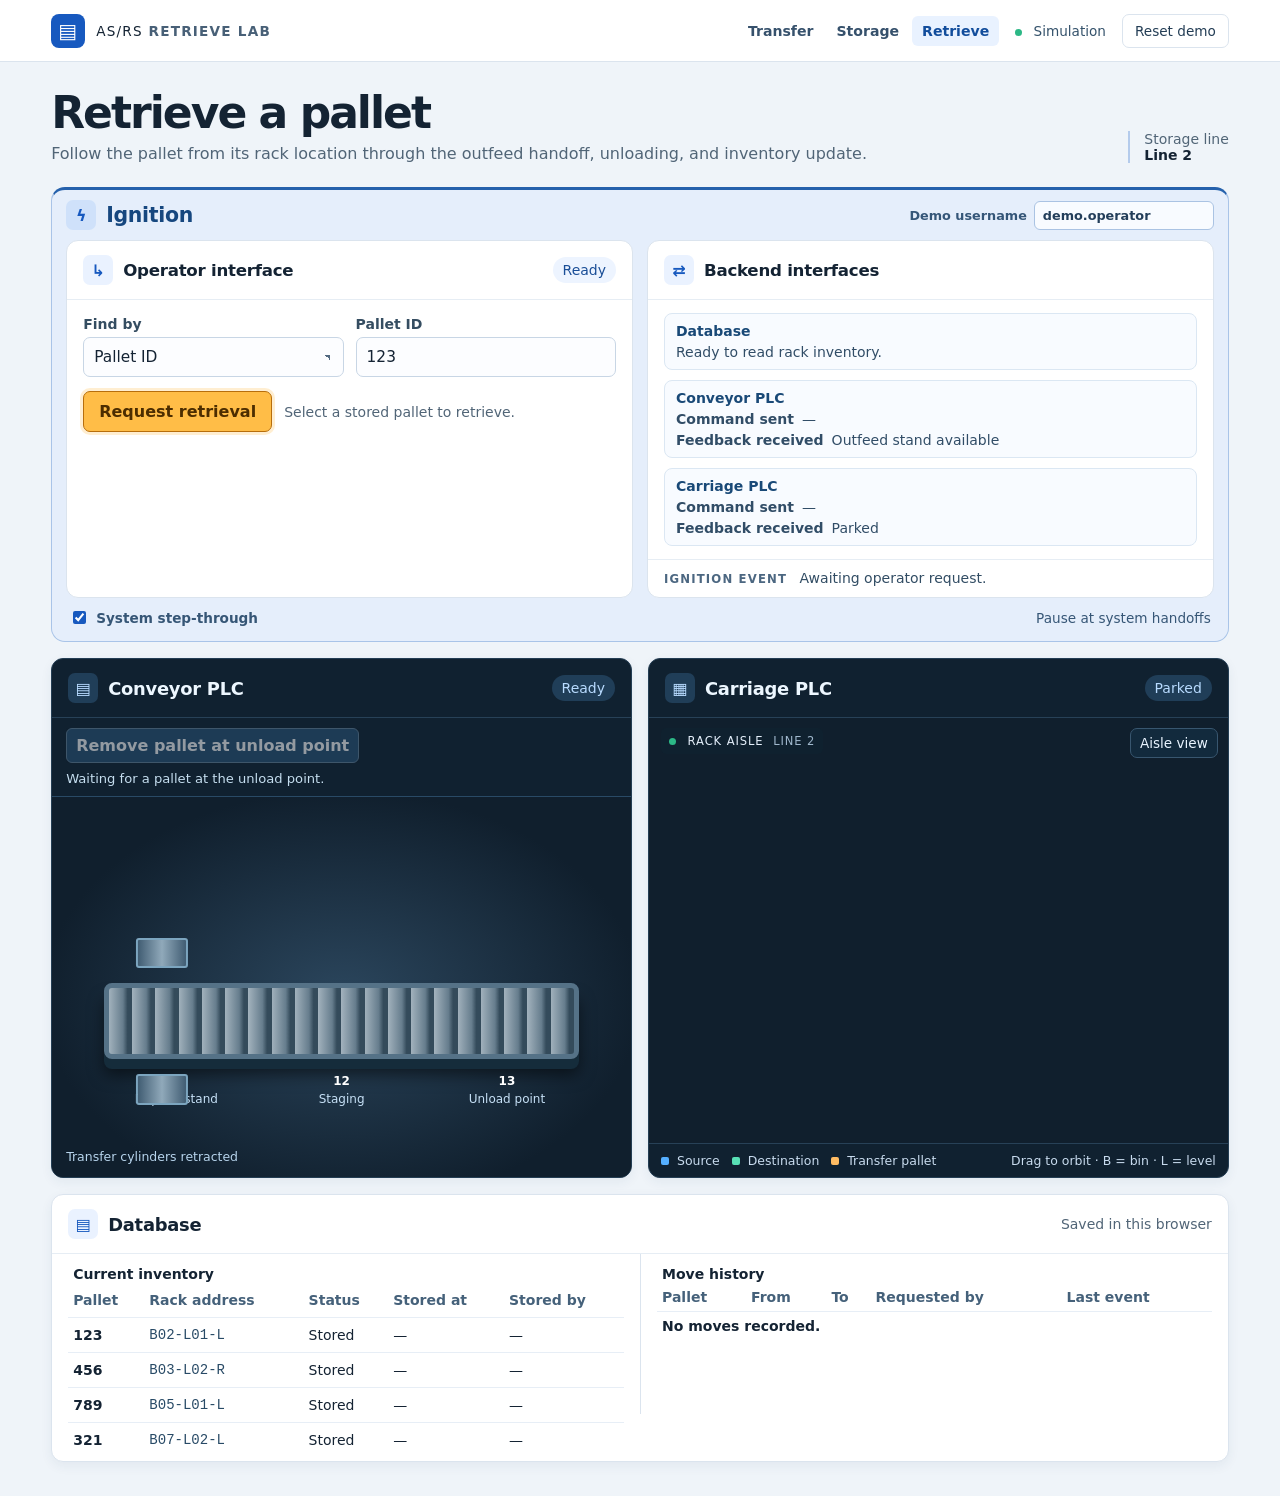
==== retrieve.html @ 37f13372 "Publish ASRS storage, retrieval, and transfer simulator" ====
<!doctype html>
<html lang="en"><head><meta charset="utf-8"><meta name="viewport" content="width=device-width, initial-scale=1"><meta name="description" content="Interactive pallet retrieval demonstration"><title>AS/RS Retrieve Simulator</title><link rel="stylesheet" href="style.css"><script type="module" src="retrieve.js"></script></head>
<body>
<header class="mast"><div class="brand"><span class="mark" aria-hidden="true">▤</span><span>AS/RS <strong>RETRIEVE LAB</strong></span></div><nav class="page-tabs" aria-label="Simulation"><a href="./">Transfer</a><a href="storage.html">Storage</a><a href="retrieve.html" aria-current="page">Retrieve</a></nav><span class="mode"><i></i> Simulation</span><button id="reset-retrieve" class="subtle">Reset demo</button></header>
<main>
<div class="intro"><div><h1>Retrieve a pallet</h1><p>Follow the pallet from its rack location through the outfeed handoff, unloading, and inventory update.</p></div><div class="line"><span>Storage line</span><strong>Line 2</strong></div></div>
<section class="ignition-boundary" aria-labelledby="ignition-title">
<div class="boundary-heading"><span class="glyph">ϟ</span><h2 id="ignition-title">Ignition</h2><label class="demo-user">Demo username<input id="demo-username" value="demo.operator" maxlength="48" autocomplete="username"></label></div>
<div class="ignition-grid">
<section class="panel operator"><header><span class="glyph">↳</span><h3>Operator interface</h3><span id="operator-status" class="badge">Ready</span></header>
<form id="retrieve-request" class="storage-form">
<div class="row"><label>Find by<select id="retrieve-by"><option value="id">Pallet ID</option><option value="slot">Rack location</option></select></label><label><span id="retrieve-label">Pallet ID</span><input id="retrieve-source" value="123" maxlength="20" required autocomplete="off" list="retrieve-options"><datalist id="retrieve-options"></datalist></label></div>
<div class="operator-actions"><button id="request-retrieve" class="primary">Request retrieval</button><span id="form-message" aria-live="polite">Select a stored pallet to retrieve.</span></div>
</form></section>
<section class="panel backend"><header><span class="glyph">⇄</span><h3>Backend interfaces</h3></header>
<div class="connections">
<div class="interface"><h4>Database</h4><p id="db-exchange" aria-live="polite">Ready to read rack inventory.</p><button class="next-action" id="step-inventory" type="button" data-system-step hidden>Update inventory</button></div>
<div class="interface"><h4>Conveyor PLC</h4><dl><div><dt>Command sent</dt><dd id="conveyor-command">—</dd></div><div><dt>Feedback received</dt><dd id="conveyor-feedback" aria-live="polite">Outfeed stand available</dd></div></dl><button class="next-action" id="step-conveyor" type="button" data-system-step hidden>Release outfeed</button></div>
<div class="interface"><h4>Carriage PLC</h4><dl><div><dt>Command sent</dt><dd id="plc-command">—</dd></div><div><dt>Feedback received</dt><dd id="plc-feedback" aria-live="polite">Parked</dd></div></dl><button class="next-action" id="step-carriage" type="button" data-system-step hidden>Send carriage command</button></div>
</div><div id="event" class="event" aria-live="polite"><span>IGNITION EVENT</span> Awaiting operator request.</div></section>
</div><div class="system-steps"><label><input id="step-demo" type="checkbox" checked> System step-through</label><span>Pause at system handoffs</span></div></section>
<div class="dashboard equipment storage-equipment retrieval-equipment">
<section class="panel conveyor"><header><span class="glyph">▤</span><h2>Conveyor PLC</h2><span id="conveyor-state" class="badge">Ready</span></header>
<div class="equipment-action"><button id="unload-pallet" type="button" disabled>Remove pallet at unload point</button><p id="unload-message" aria-live="polite">Waiting for a pallet at the unload point.</p></div>
<div id="conveyor-stage" class="conveyor-stage" role="img" aria-label="Outfeed deposit stand, staging conveyor, and unload point with transfer cylinders">
<div class="belt"></div><div class="belt-pallet" id="belt-pallet"></div><div class="cylinder top"></div><div class="cylinder bottom"></div>
<div class="belt-zones"><span><b>11</b>Deposit stand</span><span><b>12</b>Staging</span><span><b>13</b>Unload point</span></div><span id="cylinder-note" class="cylinder-note">Transfer cylinders retracted</span></div></section>
<section class="panel carriage"><header><span class="glyph">▦</span><h2>Carriage PLC</h2><span id="carriage-state" class="badge">Parked</span></header>
<div id="scene"><canvas id="rack" tabindex="0" aria-label="Interactive 3D rack aisle. Drag or use the arrow keys to orbit the carriage."></canvas><div class="viewport-label"><i></i> RACK AISLE <span>LINE 2</span></div><div class="view-controls"><button id="view" type="button">Aisle view</button></div></div>
<div class="scene-foot"><span><i class="legend source"></i> Source</span><span><i class="legend destination"></i> Destination</span><span><i class="legend load"></i> Transfer pallet</span><span class="orbit-tip">Drag to orbit · B = bin · L = level</span></div></section>
<section class="panel inventory"><header><span class="glyph">▤</span><h2>Database</h2><span class="minor">Saved in this browser</span><button type="button" class="subtle" id="print-receipt" hidden>Print retrieval report</button></header>
<div class="inventory-inner"><div class="records"><table><caption>Current inventory</caption><thead><tr><th>Pallet</th><th>Rack address</th><th>Status</th><th>Stored at</th><th>Stored by</th></tr></thead><tbody id="records"></tbody></table></div>
<div class="records move-history"><table><caption>Move history</caption><thead><tr><th>Pallet</th><th>From</th><th>To</th><th>Requested by</th><th>Last event</th></tr></thead><tbody id="history"></tbody></table></div></div></section>
</div>
</main><article id="retrieval-report" hidden></article></body></html>
---- style.css ----
:root{color-scheme:light;--ink:#142333;--muted:#516577;--line:#dbe4ee;--blue:#1759bf;--bg:#eff4f9;--paper:#fff;--soft:#eaf2ff;font-family:Inter,system-ui,sans-serif;color:var(--ink);background:var(--bg)}*{box-sizing:border-box}body{margin:0}button,input,select{font:inherit}button{cursor:pointer}button:disabled{cursor:wait;opacity:.55}button:focus-visible,input:focus-visible,select:focus-visible,canvas:focus-visible{outline:3px solid #4d97fd;outline-offset:2px}.mast{height:62px;display:flex;align-items:center;gap:16px;padding:0 clamp(18px,4vw,56px);background:#fff;border-bottom:1px solid var(--line)}.brand{margin-right:auto;display:flex;align-items:center;gap:11px;font-size:.85rem;letter-spacing:.09em}.brand strong{color:#486077;font-weight:650}.mark{width:34px;height:34px;display:grid;place-items:center;border-radius:8px;color:white;background:#1759bf;font-size:1.25rem}.mode{font-size:.85rem;color:#34526b;white-space:nowrap}.mode i,.viewport-label i{display:inline-block;width:7px;height:7px;border-radius:100%;background:#2cb886;margin-right:7px}.subtle,.view-controls button{border:1px solid var(--line);border-radius:7px;background:white;color:#233d55;padding:8px 12px;font-size:.85rem}main{max-width:1500px;margin:auto;padding:28px clamp(18px,4vw,56px) 34px}.intro{display:flex;justify-content:space-between;align-items:end;gap:16px;margin-bottom:24px}h1{font-size:clamp(1.7rem,3.7vw,2.75rem);letter-spacing:-.045em;line-height:1.05;margin:0 0 8px}.intro p{margin:0;color:var(--muted)}.line{border-left:2px solid #b4cbec;padding-left:14px;white-space:nowrap}.line span,.line strong{display:block;font-size:.875rem}.line span{color:var(--muted)}.dashboard{display:grid;grid-template-columns:repeat(2,minmax(0,1fr));gap:16px}.panel{border:1px solid var(--line);border-radius:12px;background:var(--paper);overflow:hidden;box-shadow:0 4px 12px #183b6610;min-width:0}.panel>header{display:flex;align-items:center;gap:10px;border-bottom:1px solid #e6edf4;padding:13px 16px;min-height:59px}.panel h2{font-size:1.12rem;margin:0;font-weight:740;letter-spacing:-.015em}.glyph{color:var(--blue);background:var(--soft);width:30px;height:30px;display:grid;place-items:center;border-radius:7px;font-weight:800}.badge,.minor{margin-left:auto;font-size:.875rem;color:var(--muted)}.badge{background:#edf4ff;color:#1a4e97;border-radius:20px;padding:5px 10px;white-space:nowrap}.badge.done{background:#e5f7ee;color:#0d6a47}form{display:grid;gap:14px;padding:16px}.row{display:grid;grid-template-columns:1fr 1fr;gap:12px}.row label{min-width:0;display:grid;gap:5px;color:#354d61;font-size:.875rem;font-weight:650}.row select,.row input{width:100%;min-width:0;height:40px;border:1px solid #c8d6e5;border-radius:7px;background:#fcfdff;color:var(--ink);padding:0 10px;font-size:.96rem;font-weight:500}.row select{appearance:none;background:#fcfdff linear-gradient(45deg,transparent 50%,#526980 50%) right 13px center/5px 5px no-repeat}.row input:disabled{background:#edf2f8}.operator-actions{display:flex;gap:12px;align-items:center}.primary{border:0;border-radius:7px;background:#1759bf;color:white;padding:10px 15px;font-weight:720;white-space:nowrap}.primary:hover:enabled{background:#0f489e}#form-message{font-size:.875rem;color:var(--muted)}#form-message.error{color:#9a2b28}.steps{list-style:none;margin:0;padding:9px 16px;display:grid;gap:3px}.steps li{display:flex;align-items:center;gap:9px;min-height:24px;font-size:.9rem;color:var(--muted)}.steps li span{font-size:.78rem;width:18px;height:18px;display:grid;place-items:center;border-radius:50%;background:#edf2f7;color:#5a7086}.steps .active{font-weight:750;color:#164b98}.steps .active span{color:#fff;background:#1759bf}.steps .done span{color:#087553;background:#e1f6eb}.event,.transaction{border-top:1px solid #e6edf4;color:#324d64;padding:9px 16px;font-size:.875rem;line-height:1.35}.event span,.transaction span{font-weight:750;font-size:.73rem;letter-spacing:.1em;color:#4c6781;margin-right:8px}.inventory-inner{min-height:270px;display:flex;flex-direction:column}.records{flex:1;padding:4px 16px;overflow:auto}table{width:100%;border-collapse:collapse;text-align:left;font-size:.875rem}th,td{padding:9px 5px;border-bottom:1px solid #e7eef6}th{color:#45617a;font-weight:720}td:first-child{font-weight:750}td:nth-child(2){font-family:ui-monospace,monospace;color:#284a66}tr.focus td{background:#eff5ff}tr:last-child td{border-bottom:0}.transaction{padding-bottom:13px}.transaction p{margin:4px 0 0}.carriage{background:#102130;color:#edf7ff;border-color:#243e54}.carriage>header{border-color:#274157}.carriage .glyph,.carriage .badge{background:#203e58;color:#b8dbff}#scene{height:235px;position:relative;background:#101f2d}canvas{display:block;width:100%;height:100%;touch-action:none;cursor:grab}canvas:active{cursor:grabbing}.viewport-label,.view-controls{position:absolute;top:10px}.viewport-label{left:12px;pointer-events:none;color:#e5f0fb;font-size:.72rem;letter-spacing:.08em;background:#102130d9;border-radius:5px;padding:6px 8px}.viewport-label span{color:#a0b8cd;margin-left:5px}.view-controls{right:10px}.view-controls button{background:#122a3d;color:#e9f4ff;border-color:#38566f;padding:6px 9px}.scene-foot{display:flex;align-items:center;gap:12px;flex-wrap:wrap;padding:9px 12px;color:#c8dbee;font-size:.78rem;border-top:1px solid #274157}.legend{display:inline-block;width:8px;height:8px;margin-right:4px;border-radius:2px}.legend.source{background:#55afff}.legend.destination{background:#58e0b5}.legend.load{background:#ffbc63}.orbit-tip{margin-left:auto}@media(max-width:780px){.dashboard{grid-template-columns:1fr}.intro{align-items:start}.inventory-inner{min-height:220px}#scene{height:300px}}@media(max-width:400px){.intro .line,.mode,.orbit-tip{display:none}.row{gap:8px}.operator-actions{align-items:start;flex-direction:column}.mast{gap:8px}}
.row select{background:#fcfdff linear-gradient(45deg,transparent 50%,#526980 50%) right 15px center/5px 5px no-repeat,linear-gradient(135deg,#526980 50%,transparent 50%) right 10px center/5px 5px no-repeat;padding-right:25px}
.source-control{display:grid;align-content:start;gap:5px;min-width:0}.source-control>label,.mode-field,.address-fields label{font-weight:650;color:#354d61;font-size:.875rem}.picker{position:relative;min-width:0}.picker input[role=combobox]{padding-right:34px}.picker button{position:absolute;right:3px;top:3px;bottom:3px;border:0;border-radius:5px;background:#edf4ff;color:#1a4e97;width:29px;font-weight:750}.picker ul{position:absolute;z-index:5;top:100%;left:0;right:0;max-height:160px;overflow:auto;margin:4px 0 0;padding:4px;list-style:none;border:1px solid #c8d6e5;border-radius:7px;background:white;box-shadow:0 4px 10px #183b6626}.picker li{padding:5px 7px;border-radius:4px;font-size:.875rem;color:var(--ink);display:flex;align-items:center;justify-content:space-between;gap:5px;cursor:pointer}.picker li[aria-selected=true],.picker li:hover{background:var(--soft)}.picker li span{font-family:ui-monospace,monospace;color:#526980;font-size:.78rem}.panel.operator{overflow:visible}.panel.operator>header{border-radius:12px 12px 0 0}.mode-field,.address-fields label{display:grid;gap:5px}.mode-field select,.address-fields select{width:100%;min-width:0;height:38px;border:1px solid #c8d6e5;border-radius:7px;color:var(--ink);padding:0 25px 0 10px;font-size:.95rem;font-weight:500;appearance:none;background:#fcfdff linear-gradient(45deg,transparent 50%,#526980 50%) right 15px center/5px 5px no-repeat,linear-gradient(135deg,#526980 50%,transparent 50%) right 10px center/5px 5px no-repeat}.address-fields{display:grid;grid-template-columns:repeat(3,minmax(0,1fr));gap:10px}.address-fields select:disabled{background:#edf2f8;color:#516577}.records caption{text-align:left;font-weight:750;padding:8px 5px 1px}.move-history{border-top:1px solid #e6edf4;max-height:160px}.move-history th,.move-history td{padding:6px 5px}.move-history td:nth-child(3){font-family:ui-monospace,monospace;color:#284a66}.move-history time{display:block;color:var(--muted);font-size:.74rem;margin-top:2px}.move-history .empty{font-family:inherit;font-weight:400;color:var(--muted)}.carriage{display:flex;flex-direction:column}#scene{flex:1;min-height:265px}.scene-foot{flex-shrink:0}.scene-foot .orbit-tip{white-space:normal}
.ignition-boundary{border:1px solid #a9c4e8;border-top:3px solid #2561ac;border-radius:14px;background:#e5eefb;padding:0 14px 14px;margin-bottom:16px}.boundary-heading{display:flex;align-items:center;gap:10px;padding:10px 0;color:#16477f}.boundary-heading h2{margin:0;font-size:1.28rem;letter-spacing:-.015em}.boundary-heading .glyph{background:#cfe1fa}.ignition-grid{display:grid;grid-template-columns:repeat(2,minmax(0,1fr));gap:14px}.panel h3{font-size:1.04rem;margin:0;letter-spacing:-.015em}.ignition-grid .panel{box-shadow:none}.backend{display:flex;flex-direction:column}.connections{display:grid;gap:10px;padding:13px 16px;flex:1}.interface{border:1px solid #dbe7f3;background:#f8fbff;border-radius:8px;padding:9px 11px}.interface h4{font-size:.875rem;color:#194977;margin:0 0 5px}.interface p,.interface dl{margin:0;font-size:.875rem;color:#314d67}.interface dl{display:grid;gap:5px}.interface dl div{display:grid;grid-template-columns:minmax(105px,auto) 1fr;gap:8px}.interface dt{font-weight:650}.interface dd{margin:0;overflow-wrap:anywhere}.playback{display:flex;gap:10px;align-items:center;justify-content:space-between;padding:8px 12px;min-height:39px;border-bottom:1px solid #274157;font-size:.875rem;color:#daf0ff}.playback label{display:flex;align-items:center;gap:7px}.playback input{accent-color:#72b8ff}.playback button{background:#244665;color:#f1f8ff;border:1px solid #456682;border-radius:6px;padding:4px 8px;font-size:.82rem}@media(max-width:780px){.ignition-grid{grid-template-columns:1fr}.ignition-boundary{padding:0 9px 9px}}
.page-tabs{display:flex;gap:3px}.page-tabs a{padding:7px 10px;border-radius:6px;color:#36516c;text-decoration:none;font-size:.88rem;font-weight:650}.page-tabs a[aria-current=page]{background:#e9f2ff;color:#124d9c}.system-steps{display:flex;align-items:center;justify-content:space-between;gap:10px;padding:10px 3px 0;color:#365676;font-size:.85rem}.system-steps label{display:flex;gap:7px;align-items:center;font-weight:700}.system-steps input{accent-color:#1759bf}.operator-actions{flex-wrap:wrap}.signal-layer{position:fixed;inset:0;pointer-events:none;z-index:12;opacity:0;transition:opacity .18s;color:#1765d8}.signal-layer.visible{opacity:1}.signal-layer[data-direction=return]{color:#087455}.signal-layer svg{width:100%;height:100%;overflow:visible;filter:drop-shadow(0 1px 2px #fff)}.signal-path{fill:none;stroke:currentColor;stroke-width:6;stroke-linecap:round}.signal-layer marker path{fill:currentColor}.signal-layer span{position:absolute;transform:translate(-50%,-55%);max-width:175px;text-align:center;padding:6px 9px;background:white;border:2px solid currentColor;border-radius:7px;font-size:.8rem;font-weight:750;box-shadow:0 2px 8px #172f4a2c}.storage-equipment{grid-template-columns:1fr 1fr}.storage-equipment .inventory{grid-column:1/-1}.storage-equipment .inventory-inner{display:grid;min-height:0;grid-template-columns:1fr 1fr}.storage-equipment .move-history{border-top:0;border-left:1px solid #dbe4ee}.conveyor{background:#102130;color:#edf7ff;border-color:#243e54}.conveyor>header{border-color:#274157}.conveyor .glyph,.conveyor .badge{background:#203e58;color:#b8dbff}.conveyor-stage{aspect-ratio:1;max-height:380px;width:100%;position:relative;overflow:hidden;background:radial-gradient(ellipse at 50% 53%,#2b465d,#101f2d 73%)}.belt{position:absolute;top:49%;left:9%;right:9%;height:20%;border:5px solid #557287;border-radius:8px;background:repeating-linear-gradient(90deg,#a1b1bc 0%,#667d8d 3%,#344b5b 4%,#344b5b 5%);box-shadow:0 10px 0 #152c3b,0 16px 16px #0008}.belt-zones{position:absolute;left:8%;right:8%;top:73%;display:grid;grid-template-columns:repeat(3,1fr);gap:2%;text-align:center;color:#c6e0f6;font-size:.75rem}.belt-zones b{display:block;color:white;margin-bottom:4px}.belt-pallet{position:absolute;visibility:hidden;left:19%;top:59%;width:18%;height:17%;transform:translate(-50%,-50%);background:repeating-linear-gradient(90deg,#e5a957 0 24%,#af722f 25% 26%);border:2px solid #fbd198;border-bottom:6px solid #936331;border-radius:3px;transition:left .85s ease,top .45s ease;display:grid;place-items:center;font:bold .8rem system-ui;color:#152233;box-shadow:2px 7px 7px #0006;z-index:2}.belt-pallet[data-position=load]{visibility:visible}.belt-pallet[data-position=scale]{visibility:visible;left:50%}.belt-pallet[data-position=pickup]{visibility:visible;left:81%}.belt-pallet[data-position=lifted]{visibility:visible;left:81%;top:53%}.cylinder{position:absolute;left:81%;width:9%;height:8%;transform:translateX(-50%);border:2px solid #7ca5bf;border-radius:3px;background:linear-gradient(90deg,#415d73,#90a9ba,#415d73);z-index:3}.cylinder.top{top:37%}.cylinder.bottom{top:73%}.cylinder::after{content:"";position:absolute;left:36%;width:28%;height:0;background:#77d3ff;transition:height .4s}.cylinder.top::after{top:100%}.cylinder.bottom::after{bottom:100%}.conveyor-stage[data-cylinder=on] .cylinder::after{height:75%}.cylinder-note{position:absolute;left:14px;bottom:13px;color:#b7d4ec;font-size:.78rem}.storage-form .row input{width:100%}.storage-form button.secondary{padding:9px 12px;border:1px solid #b6cbe5;background:#edf5ff;border-radius:7px;color:#164b98;font-weight:700}.storage-form .action-line{min-height:40px}@media(max-width:780px){.storage-equipment{grid-template-columns:1fr}.storage-equipment .inventory{grid-column:auto}.storage-equipment .inventory-inner{grid-template-columns:1fr}.storage-equipment .move-history{border-left:0;border-top:1px solid #dbe4ee}.mast{flex-wrap:wrap;min-height:62px;height:auto;padding-block:8px}.page-tabs{order:2;margin-right:auto}.mast .mode{display:none}}
.next-action,.next-highlight{background:#ffbd47!important;color:#4c2d00!important;border:1px solid #b76e0c!important;box-shadow:0 0 0 3px #ffbd4740;font-weight:750}.next-action{border-radius:7px;padding:7px 10px;margin-top:8px}.next-interface{border-color:#e5a12e;background:#fff9ec}.equipment-action{display:grid;grid-template-columns:minmax(0,1fr) auto;gap:8px;align-items:end;padding:10px 14px;border-bottom:1px solid #294a66}.equipment-action label{display:grid;gap:4px;font-size:.85rem;font-weight:650}.equipment-action input{width:100%;border:1px solid #55738a;border-radius:6px;background:#233d53;color:#fff;padding:7px 9px}.equipment-action button{border:1px solid #64839c;border-radius:6px;background:#285275;color:#fff;padding:7px 9px;font-weight:700}.equipment-action p{grid-column:1/-1;margin:0;font-size:.82rem;color:#c5deef}.equipment-action p.error{color:#ffd094}.storage-equipment .queue-records{grid-column:1/-1;max-height:160px;border-bottom:1px solid #dbe4ee}.retrieval-equipment .conveyor-stage [data-position=pickup]{left:19%}.retrieval-equipment .conveyor-stage [data-position=unload]{visibility:visible;left:81%}
.retrieval-equipment .cylinder{left:19%}.retrieval-equipment .equipment-action{grid-template-columns:1fr}.retrieval-equipment .equipment-action button{justify-self:start}@media print{body:has(#retrieval-report) > :not(#retrieval-report){display:none!important}#retrieval-report{display:block!important;padding:30px;color:#000;background:#fff}}
.demo-user{display:flex;align-items:center;gap:7px;margin-left:auto;font-size:.8rem;font-weight:650;color:#355678}.demo-user input{min-width:0;width:clamp(105px,17vw,180px);padding:6px 8px;border-radius:6px;border:1px solid #aac3e3;background:#f8fbff;color:#233e5a}.records{min-width:0}.records th,.records td{overflow-wrap:anywhere}.records:nth-child(2) tr td:nth-child(2){white-space:nowrap}.records:not(.move-history):not(.queue-records) td:nth-child(4){font-variant-numeric:tabular-nums}.move-history td:nth-child(5){min-width:5.5rem}@media(max-width:490px){.demo-user{gap:4px}.records table{min-width:395px}}
.mode-field select:disabled{background:#e4e9ef!important;border-color:#c9d2dd;color:#5a6a79;opacity:1;cursor:default}
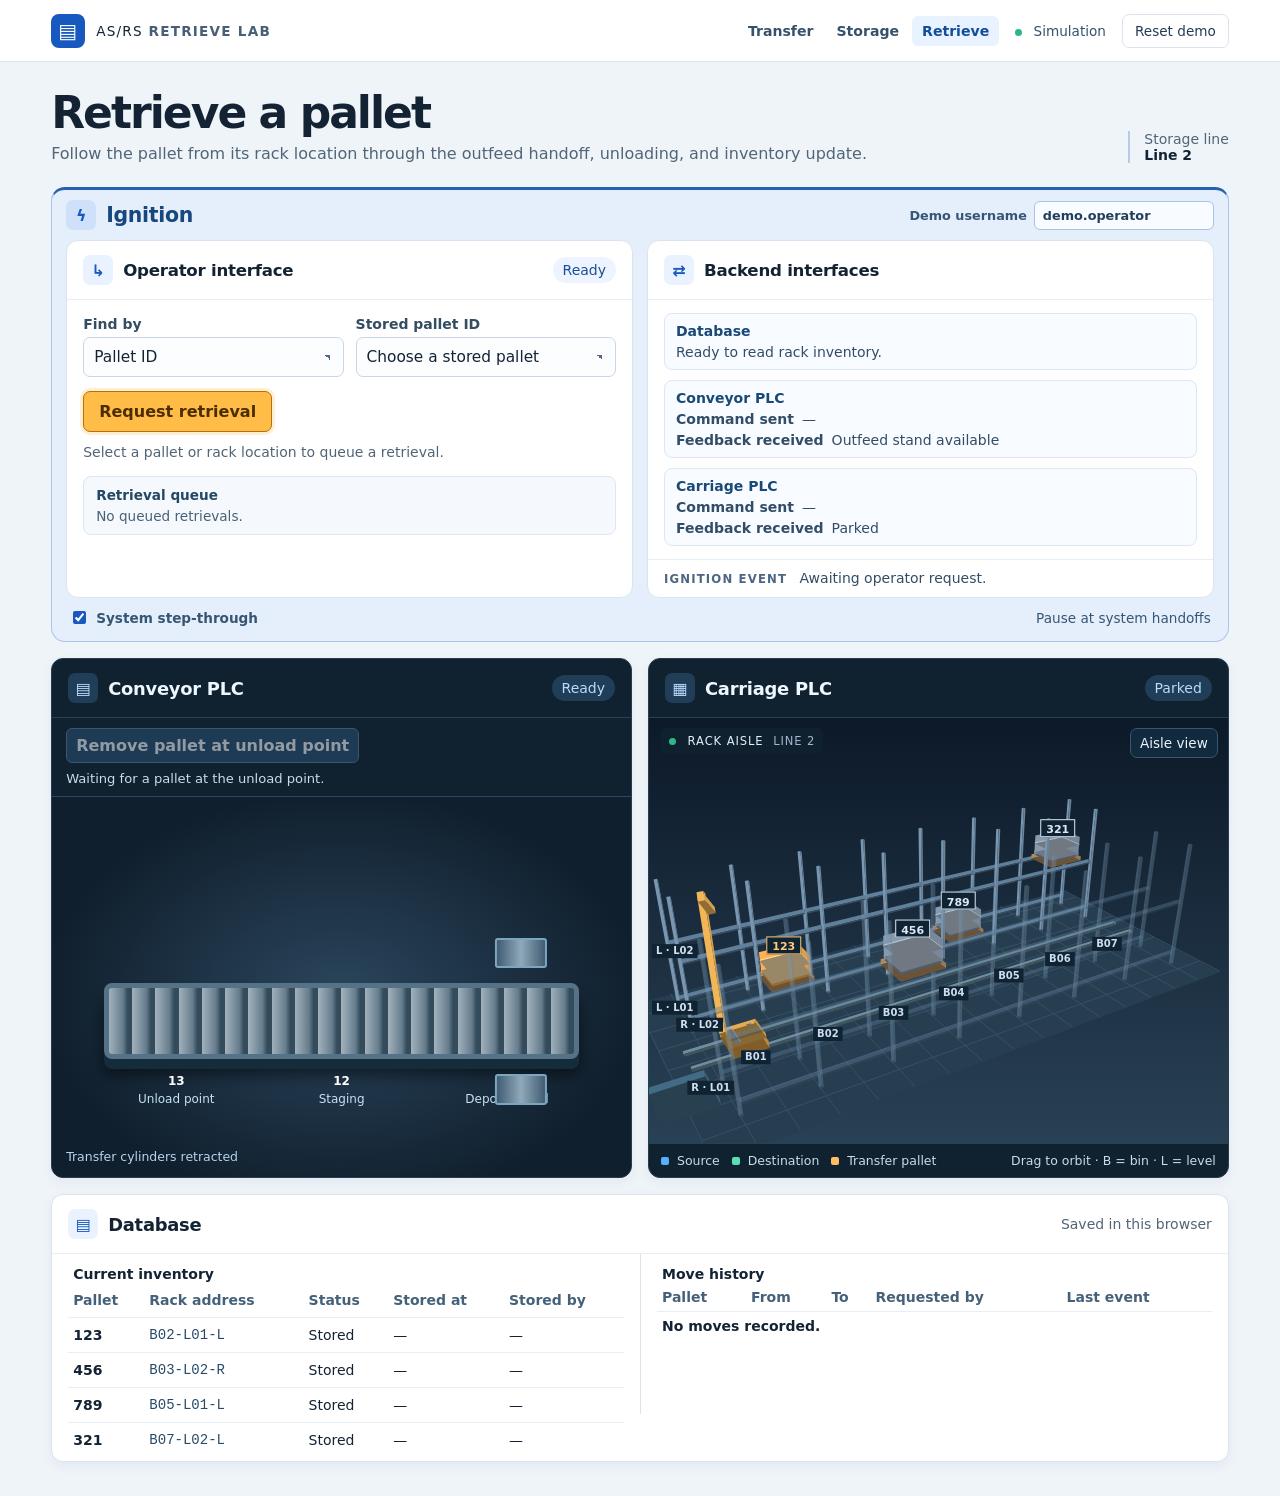
==== commit 83c1d046: "Queue pallet retrievals and correct outfeed orientation" ====
--- a/retrieve.html
+++ b/retrieve.html
@@ -9,12 +9,12 @@
 <div class="ignition-grid">
 <section class="panel operator"><header><span class="glyph">↳</span><h3>Operator interface</h3><span id="operator-status" class="badge">Ready</span></header>
 <form id="retrieve-request" class="storage-form">
-<div class="row"><label>Find by<select id="retrieve-by"><option value="id">Pallet ID</option><option value="slot">Rack location</option></select></label><label><span id="retrieve-label">Pallet ID</span><input id="retrieve-source" value="123" maxlength="20" required autocomplete="off" list="retrieve-options"><datalist id="retrieve-options"></datalist></label></div>
-<div class="operator-actions"><button id="request-retrieve" class="primary">Request retrieval</button><span id="form-message" aria-live="polite">Select a stored pallet to retrieve.</span></div>
-</form></section>
+<div class="row"><label>Find by<select id="retrieve-by"><option value="id">Pallet ID</option><option value="slot">Rack location</option></select></label><label id="retrieve-pallet-field">Stored pallet ID<select id="retrieve-pallet" required></select></label><label id="retrieve-location-field" hidden>Source rack address<select id="retrieve-source" disabled></select></label></div>
+<div class="operator-actions"><button id="request-retrieve" class="primary">Request retrieval</button><span id="form-message" aria-live="polite">Select a pallet or rack location to queue a retrieval.</span></div>
+</form><div class="retrieval-queue"><h4>Retrieval queue</h4><ol id="retrieve-queue"></ol><p id="empty-retrieve-queue">No queued retrievals.</p></div></section>
 <section class="panel backend"><header><span class="glyph">⇄</span><h3>Backend interfaces</h3></header>
 <div class="connections">
-<div class="interface"><h4>Database</h4><p id="db-exchange" aria-live="polite">Ready to read rack inventory.</p><button class="next-action" id="step-inventory" type="button" data-system-step hidden>Update inventory</button></div>
+<div class="interface"><h4>Database</h4><p id="db-exchange" aria-live="polite">Ready to read rack inventory.</p><button class="next-action" id="step-inventory" type="button" data-system-step hidden>Write retrieval to database</button></div>
 <div class="interface"><h4>Conveyor PLC</h4><dl><div><dt>Command sent</dt><dd id="conveyor-command">—</dd></div><div><dt>Feedback received</dt><dd id="conveyor-feedback" aria-live="polite">Outfeed stand available</dd></div></dl><button class="next-action" id="step-conveyor" type="button" data-system-step hidden>Release outfeed</button></div>
 <div class="interface"><h4>Carriage PLC</h4><dl><div><dt>Command sent</dt><dd id="plc-command">—</dd></div><div><dt>Feedback received</dt><dd id="plc-feedback" aria-live="polite">Parked</dd></div></dl><button class="next-action" id="step-carriage" type="button" data-system-step hidden>Send carriage command</button></div>
 </div><div id="event" class="event" aria-live="polite"><span>IGNITION EVENT</span> Awaiting operator request.</div></section>
@@ -22,9 +22,9 @@
 <div class="dashboard equipment storage-equipment retrieval-equipment">
 <section class="panel conveyor"><header><span class="glyph">▤</span><h2>Conveyor PLC</h2><span id="conveyor-state" class="badge">Ready</span></header>
 <div class="equipment-action"><button id="unload-pallet" type="button" disabled>Remove pallet at unload point</button><p id="unload-message" aria-live="polite">Waiting for a pallet at the unload point.</p></div>
-<div id="conveyor-stage" class="conveyor-stage" role="img" aria-label="Outfeed deposit stand, staging conveyor, and unload point with transfer cylinders">
+<div id="conveyor-stage" class="conveyor-stage" role="img" aria-label="Outfeed runs right to left, from the carriage deposit stand through staging to the unload point">
 <div class="belt"></div><div class="belt-pallet" id="belt-pallet"></div><div class="cylinder top"></div><div class="cylinder bottom"></div>
-<div class="belt-zones"><span><b>11</b>Deposit stand</span><span><b>12</b>Staging</span><span><b>13</b>Unload point</span></div><span id="cylinder-note" class="cylinder-note">Transfer cylinders retracted</span></div></section>
+<div class="belt-zones"><span><b>13</b>Unload point</span><span><b>12</b>Staging</span><span><b>11</b>Deposit stand</span></div><span id="cylinder-note" class="cylinder-note">Transfer cylinders retracted</span></div></section>
 <section class="panel carriage"><header><span class="glyph">▦</span><h2>Carriage PLC</h2><span id="carriage-state" class="badge">Parked</span></header>
 <div id="scene"><canvas id="rack" tabindex="0" aria-label="Interactive 3D rack aisle. Drag or use the arrow keys to orbit the carriage."></canvas><div class="viewport-label"><i></i> RACK AISLE <span>LINE 2</span></div><div class="view-controls"><button id="view" type="button">Aisle view</button></div></div>
 <div class="scene-foot"><span><i class="legend source"></i> Source</span><span><i class="legend destination"></i> Destination</span><span><i class="legend load"></i> Transfer pallet</span><span class="orbit-tip">Drag to orbit · B = bin · L = level</span></div></section>
--- a/style.css
+++ b/style.css
@@ -3,7 +3,11 @@
 .source-control{display:grid;align-content:start;gap:5px;min-width:0}.source-control>label,.mode-field,.address-fields label{font-weight:650;color:#354d61;font-size:.875rem}.picker{position:relative;min-width:0}.picker input[role=combobox]{padding-right:34px}.picker button{position:absolute;right:3px;top:3px;bottom:3px;border:0;border-radius:5px;background:#edf4ff;color:#1a4e97;width:29px;font-weight:750}.picker ul{position:absolute;z-index:5;top:100%;left:0;right:0;max-height:160px;overflow:auto;margin:4px 0 0;padding:4px;list-style:none;border:1px solid #c8d6e5;border-radius:7px;background:white;box-shadow:0 4px 10px #183b6626}.picker li{padding:5px 7px;border-radius:4px;font-size:.875rem;color:var(--ink);display:flex;align-items:center;justify-content:space-between;gap:5px;cursor:pointer}.picker li[aria-selected=true],.picker li:hover{background:var(--soft)}.picker li span{font-family:ui-monospace,monospace;color:#526980;font-size:.78rem}.panel.operator{overflow:visible}.panel.operator>header{border-radius:12px 12px 0 0}.mode-field,.address-fields label{display:grid;gap:5px}.mode-field select,.address-fields select{width:100%;min-width:0;height:38px;border:1px solid #c8d6e5;border-radius:7px;color:var(--ink);padding:0 25px 0 10px;font-size:.95rem;font-weight:500;appearance:none;background:#fcfdff linear-gradient(45deg,transparent 50%,#526980 50%) right 15px center/5px 5px no-repeat,linear-gradient(135deg,#526980 50%,transparent 50%) right 10px center/5px 5px no-repeat}.address-fields{display:grid;grid-template-columns:repeat(3,minmax(0,1fr));gap:10px}.address-fields select:disabled{background:#edf2f8;color:#516577}.records caption{text-align:left;font-weight:750;padding:8px 5px 1px}.move-history{border-top:1px solid #e6edf4;max-height:160px}.move-history th,.move-history td{padding:6px 5px}.move-history td:nth-child(3){font-family:ui-monospace,monospace;color:#284a66}.move-history time{display:block;color:var(--muted);font-size:.74rem;margin-top:2px}.move-history .empty{font-family:inherit;font-weight:400;color:var(--muted)}.carriage{display:flex;flex-direction:column}#scene{flex:1;min-height:265px}.scene-foot{flex-shrink:0}.scene-foot .orbit-tip{white-space:normal}
 .ignition-boundary{border:1px solid #a9c4e8;border-top:3px solid #2561ac;border-radius:14px;background:#e5eefb;padding:0 14px 14px;margin-bottom:16px}.boundary-heading{display:flex;align-items:center;gap:10px;padding:10px 0;color:#16477f}.boundary-heading h2{margin:0;font-size:1.28rem;letter-spacing:-.015em}.boundary-heading .glyph{background:#cfe1fa}.ignition-grid{display:grid;grid-template-columns:repeat(2,minmax(0,1fr));gap:14px}.panel h3{font-size:1.04rem;margin:0;letter-spacing:-.015em}.ignition-grid .panel{box-shadow:none}.backend{display:flex;flex-direction:column}.connections{display:grid;gap:10px;padding:13px 16px;flex:1}.interface{border:1px solid #dbe7f3;background:#f8fbff;border-radius:8px;padding:9px 11px}.interface h4{font-size:.875rem;color:#194977;margin:0 0 5px}.interface p,.interface dl{margin:0;font-size:.875rem;color:#314d67}.interface dl{display:grid;gap:5px}.interface dl div{display:grid;grid-template-columns:minmax(105px,auto) 1fr;gap:8px}.interface dt{font-weight:650}.interface dd{margin:0;overflow-wrap:anywhere}.playback{display:flex;gap:10px;align-items:center;justify-content:space-between;padding:8px 12px;min-height:39px;border-bottom:1px solid #274157;font-size:.875rem;color:#daf0ff}.playback label{display:flex;align-items:center;gap:7px}.playback input{accent-color:#72b8ff}.playback button{background:#244665;color:#f1f8ff;border:1px solid #456682;border-radius:6px;padding:4px 8px;font-size:.82rem}@media(max-width:780px){.ignition-grid{grid-template-columns:1fr}.ignition-boundary{padding:0 9px 9px}}
 .page-tabs{display:flex;gap:3px}.page-tabs a{padding:7px 10px;border-radius:6px;color:#36516c;text-decoration:none;font-size:.88rem;font-weight:650}.page-tabs a[aria-current=page]{background:#e9f2ff;color:#124d9c}.system-steps{display:flex;align-items:center;justify-content:space-between;gap:10px;padding:10px 3px 0;color:#365676;font-size:.85rem}.system-steps label{display:flex;gap:7px;align-items:center;font-weight:700}.system-steps input{accent-color:#1759bf}.operator-actions{flex-wrap:wrap}.signal-layer{position:fixed;inset:0;pointer-events:none;z-index:12;opacity:0;transition:opacity .18s;color:#1765d8}.signal-layer.visible{opacity:1}.signal-layer[data-direction=return]{color:#087455}.signal-layer svg{width:100%;height:100%;overflow:visible;filter:drop-shadow(0 1px 2px #fff)}.signal-path{fill:none;stroke:currentColor;stroke-width:6;stroke-linecap:round}.signal-layer marker path{fill:currentColor}.signal-layer span{position:absolute;transform:translate(-50%,-55%);max-width:175px;text-align:center;padding:6px 9px;background:white;border:2px solid currentColor;border-radius:7px;font-size:.8rem;font-weight:750;box-shadow:0 2px 8px #172f4a2c}.storage-equipment{grid-template-columns:1fr 1fr}.storage-equipment .inventory{grid-column:1/-1}.storage-equipment .inventory-inner{display:grid;min-height:0;grid-template-columns:1fr 1fr}.storage-equipment .move-history{border-top:0;border-left:1px solid #dbe4ee}.conveyor{background:#102130;color:#edf7ff;border-color:#243e54}.conveyor>header{border-color:#274157}.conveyor .glyph,.conveyor .badge{background:#203e58;color:#b8dbff}.conveyor-stage{aspect-ratio:1;max-height:380px;width:100%;position:relative;overflow:hidden;background:radial-gradient(ellipse at 50% 53%,#2b465d,#101f2d 73%)}.belt{position:absolute;top:49%;left:9%;right:9%;height:20%;border:5px solid #557287;border-radius:8px;background:repeating-linear-gradient(90deg,#a1b1bc 0%,#667d8d 3%,#344b5b 4%,#344b5b 5%);box-shadow:0 10px 0 #152c3b,0 16px 16px #0008}.belt-zones{position:absolute;left:8%;right:8%;top:73%;display:grid;grid-template-columns:repeat(3,1fr);gap:2%;text-align:center;color:#c6e0f6;font-size:.75rem}.belt-zones b{display:block;color:white;margin-bottom:4px}.belt-pallet{position:absolute;visibility:hidden;left:19%;top:59%;width:18%;height:17%;transform:translate(-50%,-50%);background:repeating-linear-gradient(90deg,#e5a957 0 24%,#af722f 25% 26%);border:2px solid #fbd198;border-bottom:6px solid #936331;border-radius:3px;transition:left .85s ease,top .45s ease;display:grid;place-items:center;font:bold .8rem system-ui;color:#152233;box-shadow:2px 7px 7px #0006;z-index:2}.belt-pallet[data-position=load]{visibility:visible}.belt-pallet[data-position=scale]{visibility:visible;left:50%}.belt-pallet[data-position=pickup]{visibility:visible;left:81%}.belt-pallet[data-position=lifted]{visibility:visible;left:81%;top:53%}.cylinder{position:absolute;left:81%;width:9%;height:8%;transform:translateX(-50%);border:2px solid #7ca5bf;border-radius:3px;background:linear-gradient(90deg,#415d73,#90a9ba,#415d73);z-index:3}.cylinder.top{top:37%}.cylinder.bottom{top:73%}.cylinder::after{content:"";position:absolute;left:36%;width:28%;height:0;background:#77d3ff;transition:height .4s}.cylinder.top::after{top:100%}.cylinder.bottom::after{bottom:100%}.conveyor-stage[data-cylinder=on] .cylinder::after{height:75%}.cylinder-note{position:absolute;left:14px;bottom:13px;color:#b7d4ec;font-size:.78rem}.storage-form .row input{width:100%}.storage-form button.secondary{padding:9px 12px;border:1px solid #b6cbe5;background:#edf5ff;border-radius:7px;color:#164b98;font-weight:700}.storage-form .action-line{min-height:40px}@media(max-width:780px){.storage-equipment{grid-template-columns:1fr}.storage-equipment .inventory{grid-column:auto}.storage-equipment .inventory-inner{grid-template-columns:1fr}.storage-equipment .move-history{border-left:0;border-top:1px solid #dbe4ee}.mast{flex-wrap:wrap;min-height:62px;height:auto;padding-block:8px}.page-tabs{order:2;margin-right:auto}.mast .mode{display:none}}
-.next-action,.next-highlight{background:#ffbd47!important;color:#4c2d00!important;border:1px solid #b76e0c!important;box-shadow:0 0 0 3px #ffbd4740;font-weight:750}.next-action{border-radius:7px;padding:7px 10px;margin-top:8px}.next-interface{border-color:#e5a12e;background:#fff9ec}.equipment-action{display:grid;grid-template-columns:minmax(0,1fr) auto;gap:8px;align-items:end;padding:10px 14px;border-bottom:1px solid #294a66}.equipment-action label{display:grid;gap:4px;font-size:.85rem;font-weight:650}.equipment-action input{width:100%;border:1px solid #55738a;border-radius:6px;background:#233d53;color:#fff;padding:7px 9px}.equipment-action button{border:1px solid #64839c;border-radius:6px;background:#285275;color:#fff;padding:7px 9px;font-weight:700}.equipment-action p{grid-column:1/-1;margin:0;font-size:.82rem;color:#c5deef}.equipment-action p.error{color:#ffd094}.storage-equipment .queue-records{grid-column:1/-1;max-height:160px;border-bottom:1px solid #dbe4ee}.retrieval-equipment .conveyor-stage [data-position=pickup]{left:19%}.retrieval-equipment .conveyor-stage [data-position=unload]{visibility:visible;left:81%}
-.retrieval-equipment .cylinder{left:19%}.retrieval-equipment .equipment-action{grid-template-columns:1fr}.retrieval-equipment .equipment-action button{justify-self:start}@media print{body:has(#retrieval-report) > :not(#retrieval-report){display:none!important}#retrieval-report{display:block!important;padding:30px;color:#000;background:#fff}}
+.next-action,.next-highlight{background:#ffbd47!important;color:#4c2d00!important;border:1px solid #b76e0c!important;box-shadow:0 0 0 3px #ffbd4740;font-weight:750}.next-action{border-radius:7px;padding:7px 10px;margin-top:8px}.next-interface{border-color:#e5a12e;background:#fff9ec}.equipment-action{display:grid;grid-template-columns:minmax(0,1fr) auto;gap:8px;align-items:end;padding:10px 14px;border-bottom:1px solid #294a66}.equipment-action label{display:grid;gap:4px;font-size:.85rem;font-weight:650}.equipment-action input{width:100%;border:1px solid #55738a;border-radius:6px;background:#233d53;color:#fff;padding:7px 9px}.equipment-action button{border:1px solid #64839c;border-radius:6px;background:#285275;color:#fff;padding:7px 9px;font-weight:700}.equipment-action p{grid-column:1/-1;margin:0;font-size:.82rem;color:#c5deef}.equipment-action p.error{color:#ffd094}.storage-equipment .queue-records{grid-column:1/-1;max-height:160px;border-bottom:1px solid #dbe4ee}.retrieval-equipment .conveyor-stage [data-position=pickup]{left:81%}.retrieval-equipment .conveyor-stage [data-position=unload]{visibility:visible;left:19%}
+.retrieval-equipment .cylinder{left:81%}.retrieval-equipment .equipment-action{grid-template-columns:1fr}.retrieval-equipment .equipment-action button{justify-self:start}@media print{body:has(#retrieval-report) > :not(#retrieval-report){display:none!important}#retrieval-report{display:block!important;padding:30px;color:#000;background:#fff}}
 .demo-user{display:flex;align-items:center;gap:7px;margin-left:auto;font-size:.8rem;font-weight:650;color:#355678}.demo-user input{min-width:0;width:clamp(105px,17vw,180px);padding:6px 8px;border-radius:6px;border:1px solid #aac3e3;background:#f8fbff;color:#233e5a}.records{min-width:0}.records th,.records td{overflow-wrap:anywhere}.records:nth-child(2) tr td:nth-child(2){white-space:nowrap}.records:not(.move-history):not(.queue-records) td:nth-child(4){font-variant-numeric:tabular-nums}.move-history td:nth-child(5){min-width:5.5rem}@media(max-width:490px){.demo-user{gap:4px}.records table{min-width:395px}}
 .mode-field select:disabled{background:#e4e9ef!important;border-color:#c9d2dd;color:#5a6a79;opacity:1;cursor:default}
+.pending-db-link{display:inline-block;margin-top:7px;color:#784b08;font-size:.82rem;font-weight:700}.pending-db-link[hidden],#retrieve-location-field[hidden],#retrieve-pallet-field[hidden]{display:none}
+
+.retrieval-queue{margin:0 16px 15px;padding:10px 12px;background:#f5f8fc;border:1px solid #dce7f3;border-radius:8px}.retrieval-queue h4{margin:0 0 5px;font-size:.85rem;color:#234865}.retrieval-queue p,.retrieval-queue ol{margin:0;font-size:.85rem;color:#496177}.retrieval-queue ol{padding-left:20px;max-height:112px;overflow:auto}.retrieval-queue ol:empty{display:none}
+.retrieval-equipment .retrieval-load:not([data-position]){left:81%}
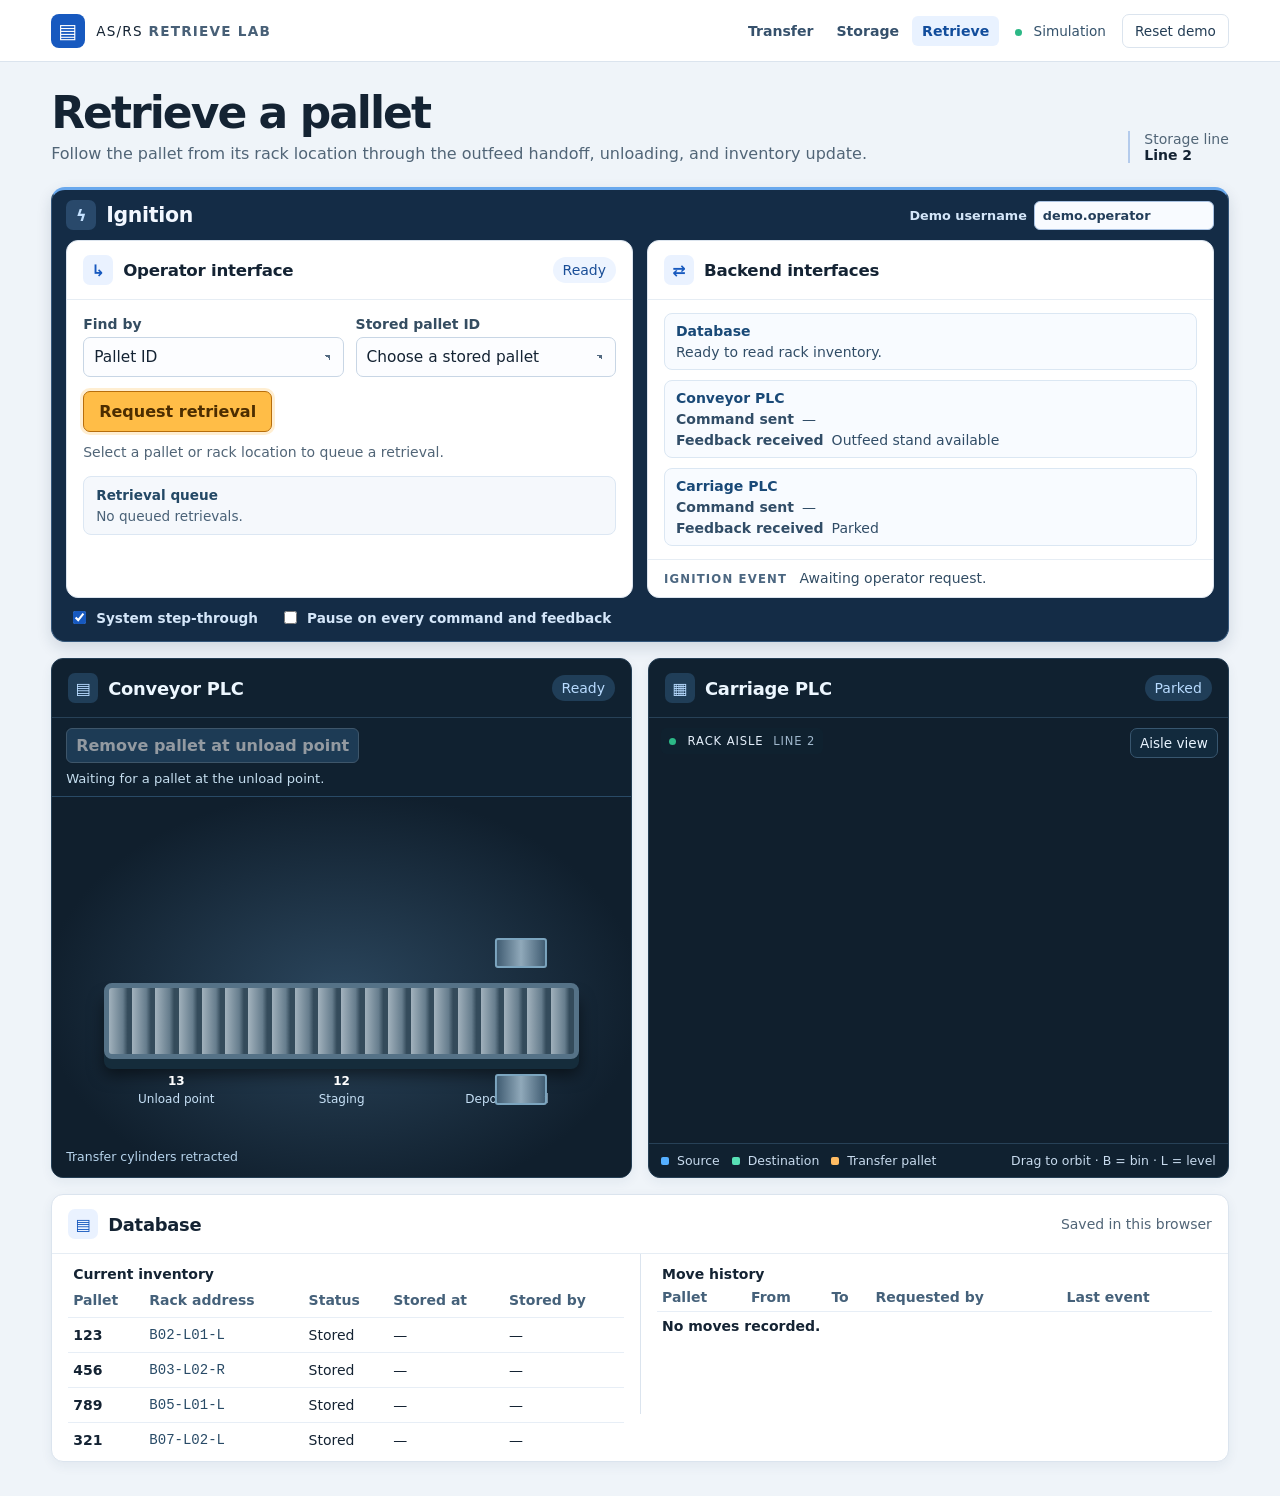
==== commit 5c50095c: "Add Ignition feedback step-through and storage alarm demos" ====
--- a/retrieve.html
+++ b/retrieve.html
@@ -14,11 +14,11 @@
 </form><div class="retrieval-queue"><h4>Retrieval queue</h4><ol id="retrieve-queue"></ol><p id="empty-retrieve-queue">No queued retrievals.</p></div></section>
 <section class="panel backend"><header><span class="glyph">⇄</span><h3>Backend interfaces</h3></header>
 <div class="connections">
-<div class="interface"><h4>Database</h4><p id="db-exchange" aria-live="polite">Ready to read rack inventory.</p><button class="next-action" id="step-inventory" type="button" data-system-step hidden>Write retrieval to database</button></div>
+<div class="interface"><h4>Database</h4><p id="db-exchange" aria-live="polite">Ready to read rack inventory.</p><button class="next-action" id="step-lookup" type="button" data-system-step hidden>Read inventory</button><button class="next-action" id="step-inventory" type="button" data-system-step hidden>Write retrieval to database</button></div>
 <div class="interface"><h4>Conveyor PLC</h4><dl><div><dt>Command sent</dt><dd id="conveyor-command">—</dd></div><div><dt>Feedback received</dt><dd id="conveyor-feedback" aria-live="polite">Outfeed stand available</dd></div></dl><button class="next-action" id="step-conveyor" type="button" data-system-step hidden>Release outfeed</button></div>
 <div class="interface"><h4>Carriage PLC</h4><dl><div><dt>Command sent</dt><dd id="plc-command">—</dd></div><div><dt>Feedback received</dt><dd id="plc-feedback" aria-live="polite">Parked</dd></div></dl><button class="next-action" id="step-carriage" type="button" data-system-step hidden>Send carriage command</button></div>
-</div><div id="event" class="event" aria-live="polite"><span>IGNITION EVENT</span> Awaiting operator request.</div></section>
-</div><div class="system-steps"><label><input id="step-demo" type="checkbox" checked> System step-through</label><span>Pause at system handoffs</span></div></section>
+</div><div id="event" class="event" aria-live="polite"><span>IGNITION EVENT</span> Awaiting operator request.</div><div class="trace-controls"><p id="trace-message" aria-live="polite" hidden></p><button id="step-feedback" class="next-action" type="button" data-system-step hidden>Continue after feedback</button></div></section>
+</div><div class="system-steps"><label><input id="step-demo" type="checkbox" checked> System step-through</label><label><input id="trace-demo" type="checkbox"> Pause on every command and feedback</label></div></section>
 <div class="dashboard equipment storage-equipment retrieval-equipment">
 <section class="panel conveyor"><header><span class="glyph">▤</span><h2>Conveyor PLC</h2><span id="conveyor-state" class="badge">Ready</span></header>
 <div class="equipment-action"><button id="unload-pallet" type="button" disabled>Remove pallet at unload point</button><p id="unload-message" aria-live="polite">Waiting for a pallet at the unload point.</p></div>
--- a/style.css
+++ b/style.css
@@ -11,3 +11,4 @@
 
 .retrieval-queue{margin:0 16px 15px;padding:10px 12px;background:#f5f8fc;border:1px solid #dce7f3;border-radius:8px}.retrieval-queue h4{margin:0 0 5px;font-size:.85rem;color:#234865}.retrieval-queue p,.retrieval-queue ol{margin:0;font-size:.85rem;color:#496177}.retrieval-queue ol{padding-left:20px;max-height:112px;overflow:auto}.retrieval-queue ol:empty{display:none}
 .retrieval-equipment .retrieval-load:not([data-position]){left:81%}
+.ignition-boundary{background:#142c46;border-color:#34577b;border-top-color:#69a8ed;box-shadow:0 6px 15px #142c4624}.boundary-heading{color:#f2f7ff}.boundary-heading .glyph{background:#29496b;color:#c4e1ff}.ignition-boundary .demo-user,.ignition-boundary .system-steps{color:#d4e6f9}.system-steps{flex-wrap:wrap;justify-content:flex-start;column-gap:22px}.trace-controls:not(:has(button:not([hidden]))){display:none}.trace-controls{padding:8px 16px 12px;background:#fff7e2;border-top:1px solid #e9bd6a}.trace-controls p{margin:0;color:#684307;font-size:.9rem}.trace-controls .next-action{margin-top:5px}.hmi-status table{font-size:.8rem}.hmi-status .records{max-height:140px;padding:0}.hmi-status h4{margin-bottom:2px}.hmi-alarm{padding:9px 10px;border:1px solid #d98782;border-left:4px solid #b62d31;border-radius:5px;background:#fff0ef;color:#761c21;font-weight:750;font-size:.875rem}.equipment-action select{min-width:0;width:100%;border:1px solid #55738a;border-radius:6px;background:#233d53;color:#fff;padding:7px 9px}.rejected-load{outline:3px solid #fa6257}
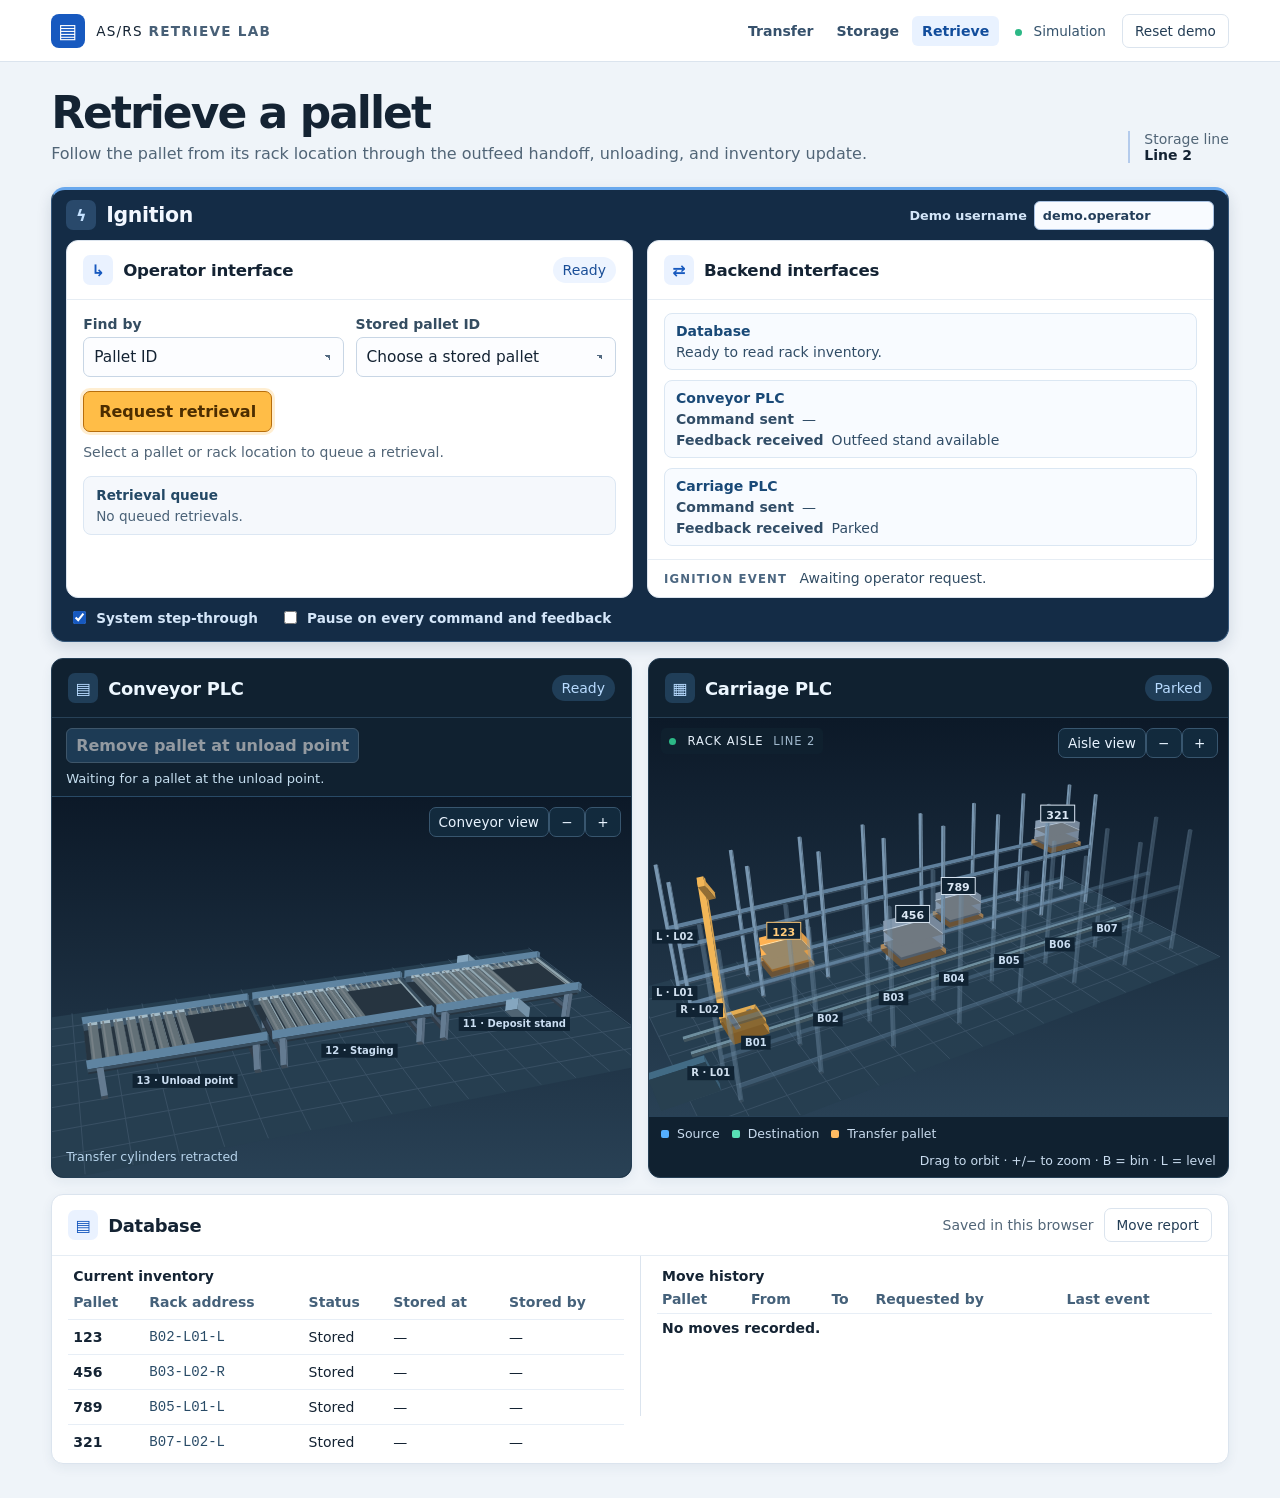
==== commit dba5d048: "Add 3D conveyor orbit, zoom, and QR-coded move reports" ====
--- a/retrieve.html
+++ b/retrieve.html
@@ -27,9 +27,9 @@
 <div class="belt-zones"><span><b>13</b>Unload point</span><span><b>12</b>Staging</span><span><b>11</b>Deposit stand</span></div><span id="cylinder-note" class="cylinder-note">Transfer cylinders retracted</span></div></section>
 <section class="panel carriage"><header><span class="glyph">▦</span><h2>Carriage PLC</h2><span id="carriage-state" class="badge">Parked</span></header>
 <div id="scene"><canvas id="rack" tabindex="0" aria-label="Interactive 3D rack aisle. Drag or use the arrow keys to orbit the carriage."></canvas><div class="viewport-label"><i></i> RACK AISLE <span>LINE 2</span></div><div class="view-controls"><button id="view" type="button">Aisle view</button></div></div>
-<div class="scene-foot"><span><i class="legend source"></i> Source</span><span><i class="legend destination"></i> Destination</span><span><i class="legend load"></i> Transfer pallet</span><span class="orbit-tip">Drag to orbit · B = bin · L = level</span></div></section>
-<section class="panel inventory"><header><span class="glyph">▤</span><h2>Database</h2><span class="minor">Saved in this browser</span><button type="button" class="subtle" id="print-receipt" hidden>Print retrieval report</button></header>
+<div class="scene-foot"><span><i class="legend source"></i> Source</span><span><i class="legend destination"></i> Destination</span><span><i class="legend load"></i> Transfer pallet</span><span class="orbit-tip">Drag to orbit · +/− to zoom · B = bin · L = level</span></div></section>
+<section class="panel inventory"><header><span class="glyph">▤</span><h2>Database</h2><span class="minor">Saved in this browser</span><button type="button" class="subtle" id="move-report-open">Move report</button></header>
 <div class="inventory-inner"><div class="records"><table><caption>Current inventory</caption><thead><tr><th>Pallet</th><th>Rack address</th><th>Status</th><th>Stored at</th><th>Stored by</th></tr></thead><tbody id="records"></tbody></table></div>
 <div class="records move-history"><table><caption>Move history</caption><thead><tr><th>Pallet</th><th>From</th><th>To</th><th>Requested by</th><th>Last event</th></tr></thead><tbody id="history"></tbody></table></div></div></section>
 </div>
-</main><article id="retrieval-report" hidden></article></body></html>
+</main></body></html>
--- a/style.css
+++ b/style.css
@@ -12,3 +12,31 @@
 .retrieval-queue{margin:0 16px 15px;padding:10px 12px;background:#f5f8fc;border:1px solid #dce7f3;border-radius:8px}.retrieval-queue h4{margin:0 0 5px;font-size:.85rem;color:#234865}.retrieval-queue p,.retrieval-queue ol{margin:0;font-size:.85rem;color:#496177}.retrieval-queue ol{padding-left:20px;max-height:112px;overflow:auto}.retrieval-queue ol:empty{display:none}
 .retrieval-equipment .retrieval-load:not([data-position]){left:81%}
 .ignition-boundary{background:#142c46;border-color:#34577b;border-top-color:#69a8ed;box-shadow:0 6px 15px #142c4624}.boundary-heading{color:#f2f7ff}.boundary-heading .glyph{background:#29496b;color:#c4e1ff}.ignition-boundary .demo-user,.ignition-boundary .system-steps{color:#d4e6f9}.system-steps{flex-wrap:wrap;justify-content:flex-start;column-gap:22px}.trace-controls:not(:has(button:not([hidden]))){display:none}.trace-controls{padding:8px 16px 12px;background:#fff7e2;border-top:1px solid #e9bd6a}.trace-controls p{margin:0;color:#684307;font-size:.9rem}.trace-controls .next-action{margin-top:5px}.hmi-status table{font-size:.8rem}.hmi-status .records{max-height:140px;padding:0}.hmi-status h4{margin-bottom:2px}.hmi-alarm{padding:9px 10px;border:1px solid #d98782;border-left:4px solid #b62d31;border-radius:5px;background:#fff0ef;color:#761c21;font-weight:750;font-size:.875rem}.equipment-action select{min-width:0;width:100%;border:1px solid #55738a;border-radius:6px;background:#233d53;color:#fff;padding:7px 9px}.rejected-load{outline:3px solid #fa6257}
+
+.freeload-mode{display:flex;align-items:center;gap:8px;margin:0 16px 12px;color:#233c59;font-size:.9rem;font-weight:700}.freeload-mode input{width:1.05em;height:1.05em;accent-color:#205997;margin:0}.freeload-mode:has(input:checked){color:#165295}.storage-form input:disabled,.storage-form select:disabled{opacity:.65}.print-report[hidden]{display:none}@media print{body:has(#storage-report:not(:empty)) > :not(#storage-report){display:none!important}#storage-report:not(:empty){display:block!important;padding:24px;color:#111;background:white}}
+
+.scene-conveyor-canvas{display:block;width:100%;height:100%;touch-action:none}
+#rack{touch-action:none}
+.conveyor-stage .belt-pallet,.conveyor-stage .belt,.conveyor-stage .belt-zones,.conveyor-stage .cylinder{display:none}
+.conveyor-stage>.view-controls button,.view-controls .zoom-button{min-width:2.25rem}
+.conveyor-stage .cylinder-note{pointer-events:none}
+.move-report{width:min(960px,94vw);max-height:85vh;overflow:auto;padding:1.25rem;border:1px solid #afc3d4;border-radius:12px;color:#13263c;background:#fff}
+.move-report::backdrop{background:#0a192a99}
+.report-toolbar{display:flex;gap:.5rem;flex-wrap:wrap;justify-content:flex-end}
+.report-toolbar button{border:1px solid #b0c4d6;border-radius:6px;padding:.4rem .7rem;background:#edf5fd;color:#153c61;cursor:pointer}
+.report-toolbar button:disabled{opacity:.5;cursor:default}
+.move-report table{width:100%;border-collapse:collapse}
+.move-report th,.move-report td{text-align:left;padding:.35rem .5rem;border:1px solid #bdc9d2;overflow-wrap:anywhere}
+.move-report td img{display:block;width:92px;height:92px;max-width:none}
+@media print{
+  body:has(.move-report[open]){background:#fff;color:#000}
+  body:has(.move-report[open]) > :not(.move-report){display:none!important}
+  .move-report[open]::backdrop{display:none}
+  .move-report[open]{position:static;display:block;width:100%;max-width:none;max-height:none;overflow:visible;margin:0;padding:0;border:0;border-radius:0;color:#000}
+  .move-report .report-toolbar,.move-report [data-status]{display:none}
+  .move-report thead{display:table-header-group}
+  .move-report tr{break-inside:avoid}
+  .move-report td img{width:27mm;height:27mm}
+}
+.view-controls .zoom-button:disabled{opacity:.45;cursor:default}
+.scene-conveyor-canvas:focus-visible,#rack:focus-visible{outline:2px solid #86cffb;outline-offset:-2px}
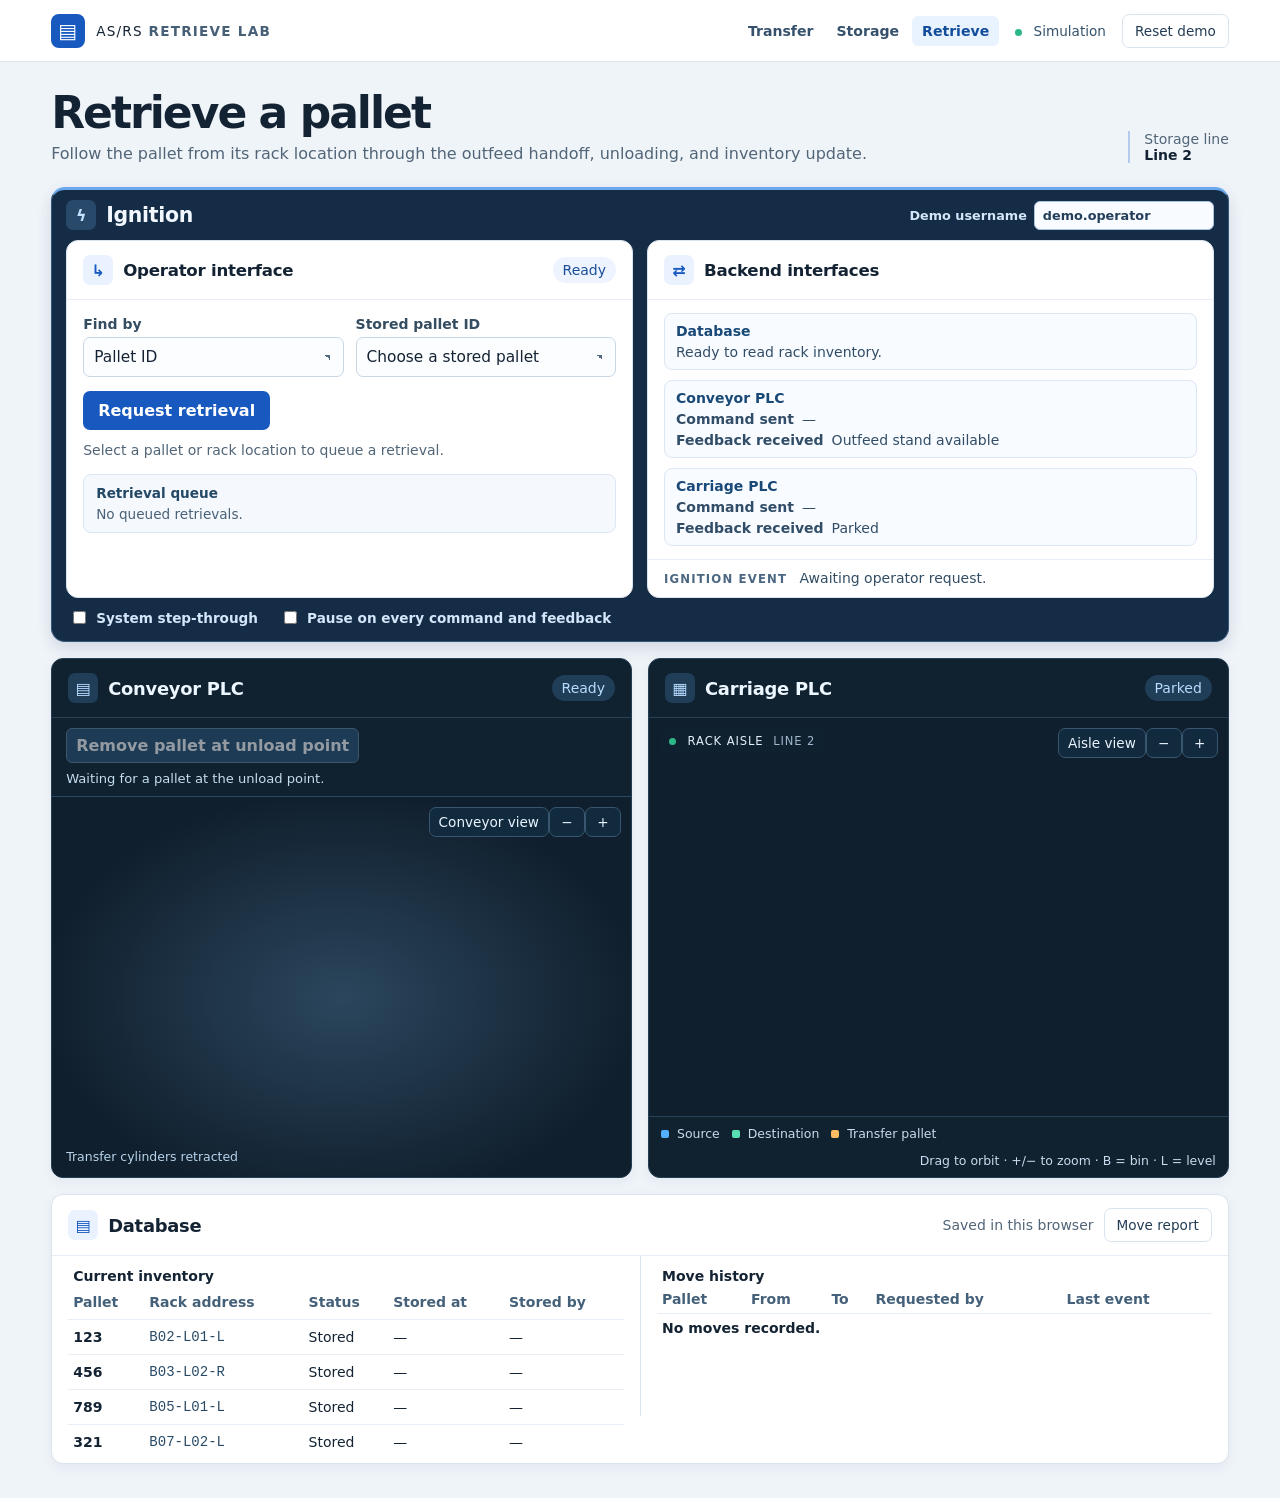
==== commit 5875acc2: "Open Storage by default with step-through off" ====
--- a/retrieve.html
+++ b/retrieve.html
@@ -1,7 +1,7 @@
 <!doctype html>
 <html lang="en"><head><meta charset="utf-8"><meta name="viewport" content="width=device-width, initial-scale=1"><meta name="description" content="Interactive pallet retrieval demonstration"><title>AS/RS Retrieve Simulator</title><link rel="stylesheet" href="style.css"><script type="module" src="retrieve.js"></script></head>
 <body>
-<header class="mast"><div class="brand"><span class="mark" aria-hidden="true">▤</span><span>AS/RS <strong>RETRIEVE LAB</strong></span></div><nav class="page-tabs" aria-label="Simulation"><a href="./">Transfer</a><a href="storage.html">Storage</a><a href="retrieve.html" aria-current="page">Retrieve</a></nav><span class="mode"><i></i> Simulation</span><button id="reset-retrieve" class="subtle">Reset demo</button></header>
+<header class="mast"><div class="brand"><span class="mark" aria-hidden="true">▤</span><span>AS/RS <strong>RETRIEVE LAB</strong></span></div><nav class="page-tabs" aria-label="Simulation"><a href="transfer.html">Transfer</a><a href="storage.html">Storage</a><a href="retrieve.html" aria-current="page">Retrieve</a></nav><span class="mode"><i></i> Simulation</span><button id="reset-retrieve" class="subtle">Reset demo</button></header>
 <main>
 <div class="intro"><div><h1>Retrieve a pallet</h1><p>Follow the pallet from its rack location through the outfeed handoff, unloading, and inventory update.</p></div><div class="line"><span>Storage line</span><strong>Line 2</strong></div></div>
 <section class="ignition-boundary" aria-labelledby="ignition-title">
@@ -18,7 +18,7 @@
 <div class="interface"><h4>Conveyor PLC</h4><dl><div><dt>Command sent</dt><dd id="conveyor-command">—</dd></div><div><dt>Feedback received</dt><dd id="conveyor-feedback" aria-live="polite">Outfeed stand available</dd></div></dl><button class="next-action" id="step-conveyor" type="button" data-system-step hidden>Release outfeed</button></div>
 <div class="interface"><h4>Carriage PLC</h4><dl><div><dt>Command sent</dt><dd id="plc-command">—</dd></div><div><dt>Feedback received</dt><dd id="plc-feedback" aria-live="polite">Parked</dd></div></dl><button class="next-action" id="step-carriage" type="button" data-system-step hidden>Send carriage command</button></div>
 </div><div id="event" class="event" aria-live="polite"><span>IGNITION EVENT</span> Awaiting operator request.</div><div class="trace-controls"><p id="trace-message" aria-live="polite" hidden></p><button id="step-feedback" class="next-action" type="button" data-system-step hidden>Continue after feedback</button></div></section>
-</div><div class="system-steps"><label><input id="step-demo" type="checkbox" checked> System step-through</label><label><input id="trace-demo" type="checkbox"> Pause on every command and feedback</label></div></section>
+</div><div class="system-steps"><label><input id="step-demo" type="checkbox"> System step-through</label><label><input id="trace-demo" type="checkbox"> Pause on every command and feedback</label></div></section>
 <div class="dashboard equipment storage-equipment retrieval-equipment">
 <section class="panel conveyor"><header><span class="glyph">▤</span><h2>Conveyor PLC</h2><span id="conveyor-state" class="badge">Ready</span></header>
 <div class="equipment-action"><button id="unload-pallet" type="button" disabled>Remove pallet at unload point</button><p id="unload-message" aria-live="polite">Waiting for a pallet at the unload point.</p></div>
